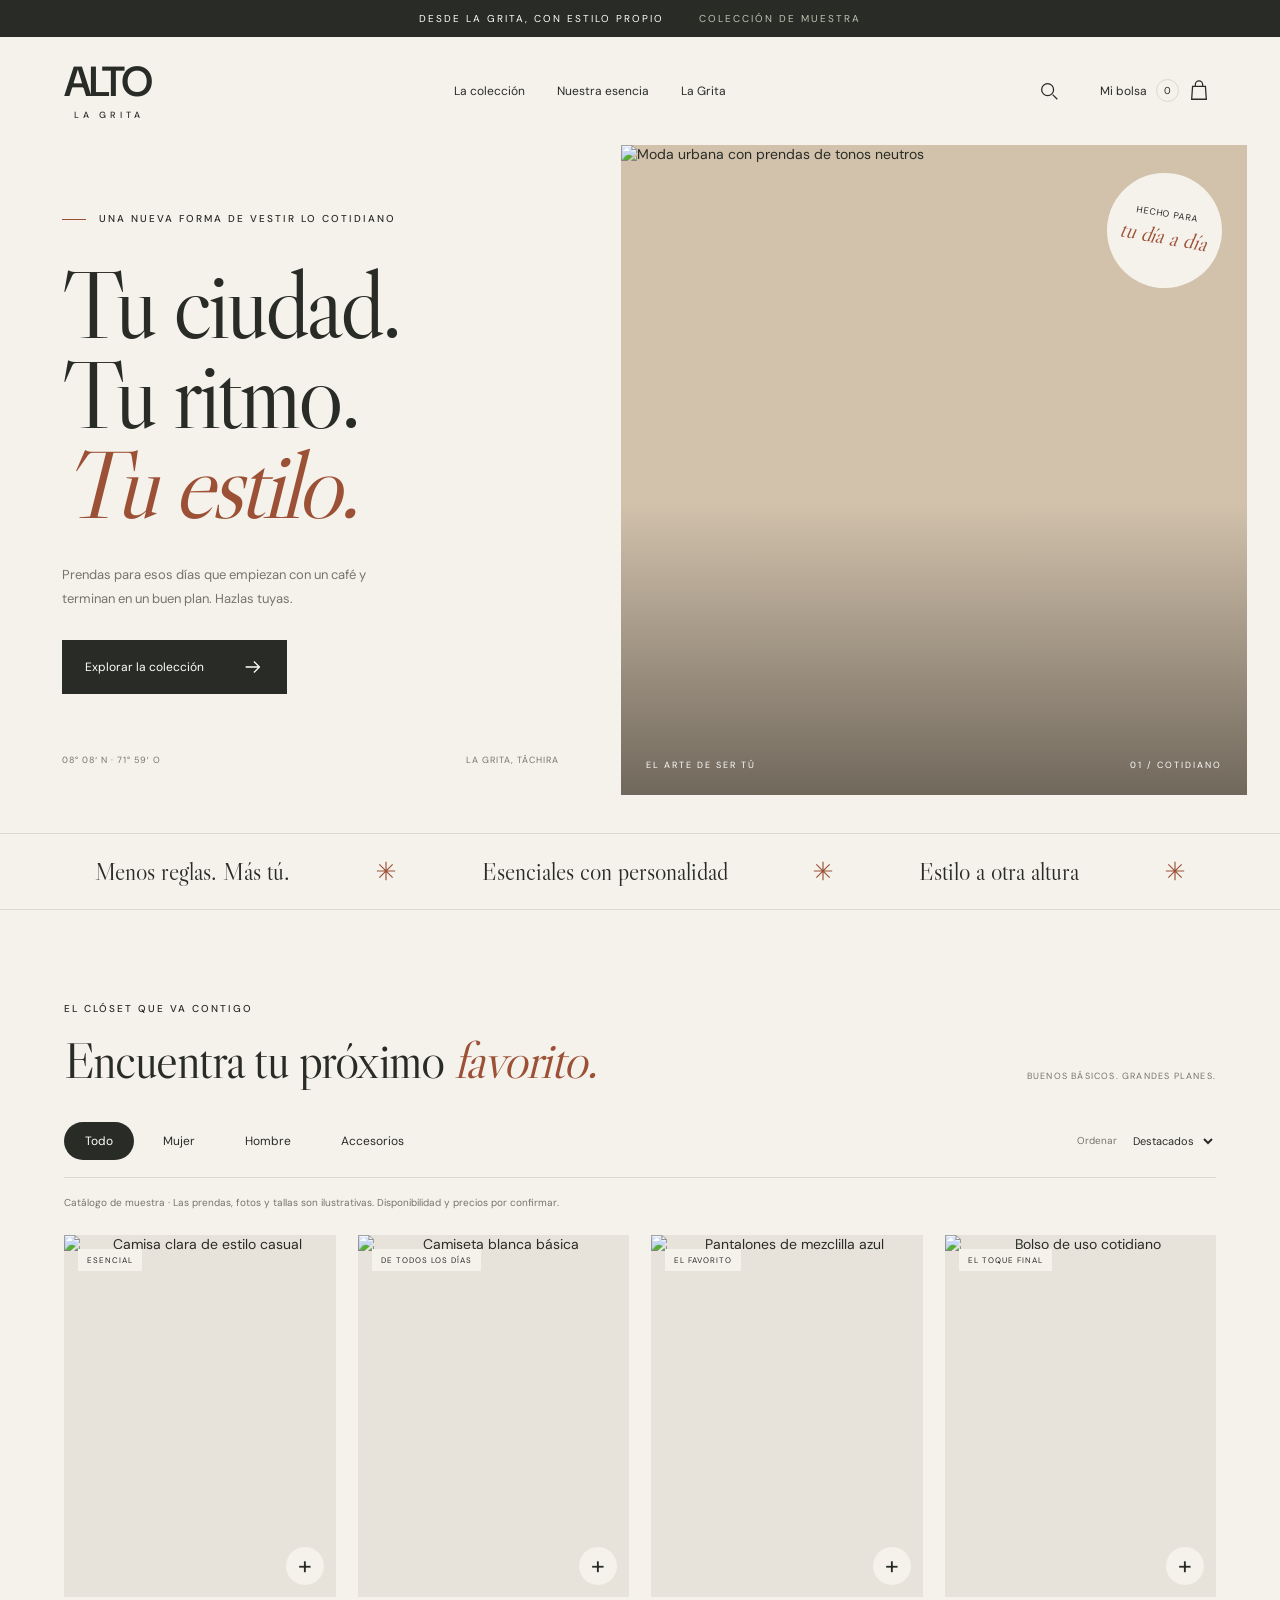
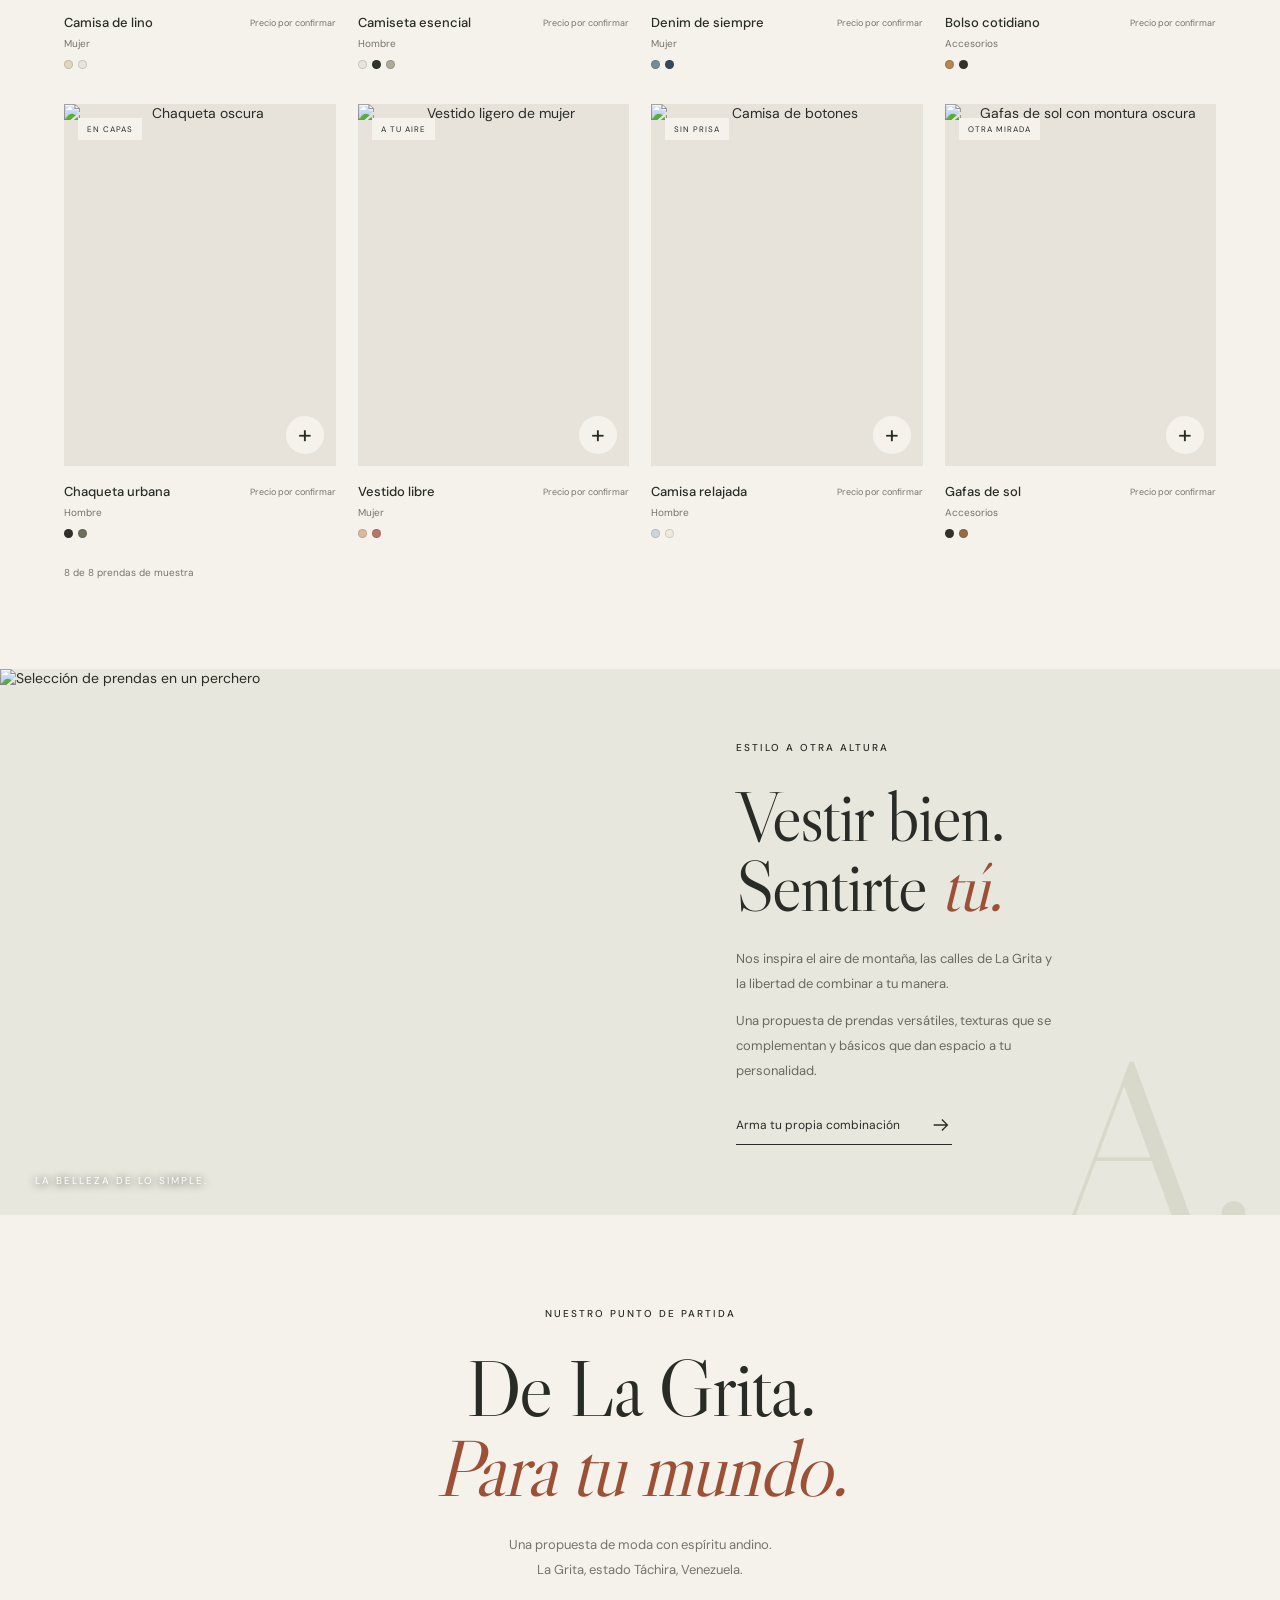
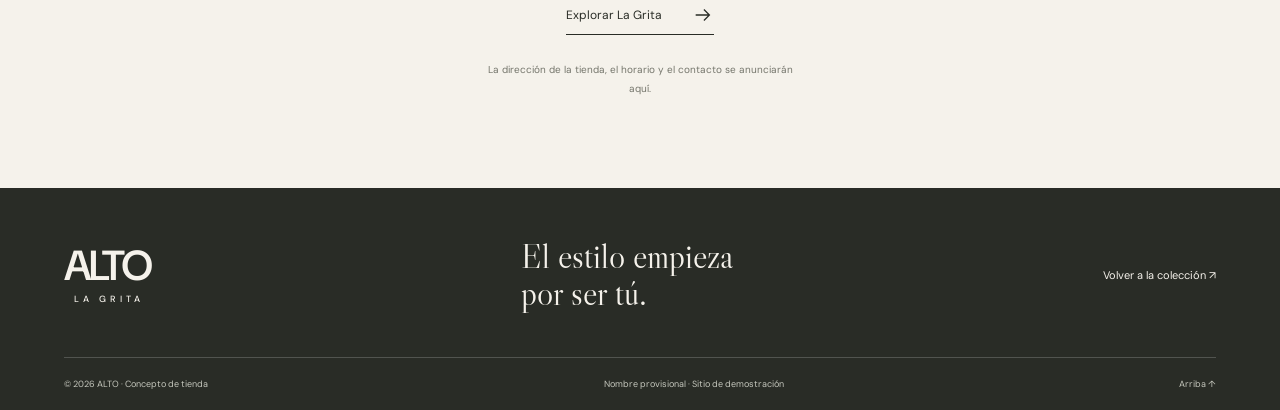
==== index.html @ e1de16c3 "Crear boutique ALTO con catálogo, filtros y bolsa de selección" ====
<!doctype html>
<html lang="es">
<head>
  <meta charset="utf-8">
  <meta name="viewport" content="width=device-width, initial-scale=1">
  <meta name="theme-color" content="#f5f2eb">
  <meta name="description" content="ALTO: una propuesta de moda en La Grita, Táchira. Explora prendas y crea tu selección. Catálogo de demostración.">
  <title>ALTO — Viste a tu manera · La Grita</title>
  <link rel="icon" href="favicon.svg" type="image/svg+xml">
  <link rel="preconnect" href="https://images.unsplash.com">
  <link rel="stylesheet" href="styles.css">
  <script src="app.js" defer></script>
</head>
<body>
  <a class="skip" href="#catalogo">Ir al catálogo</a>
  <div class="announcement">DESDE LA GRITA, CON ESTILO PROPIO <span>COLECCIÓN DE MUESTRA</span></div>
  <header class="header">
    <a class="logo" href="#inicio" aria-label="ALTO, inicio">ALTO<span>LA GRITA</span></a>
    <nav aria-label="Navegación principal"><a href="#catalogo">La colección</a><a href="#esencia">Nuestra esencia</a><a href="#encuentranos">La Grita</a></nav>
    <div class="header-actions"><button class="icon-button" id="search-open" aria-label="Buscar prendas"><svg><use href="#i-search"/></svg></button><button class="bag-button" id="bag-open" aria-label="Abrir mi bolsa">Mi bolsa <span id="bag-count">0</span><svg><use href="#i-bag"/></svg></button></div>
  </header>
  <main id="inicio">
    <section class="hero" aria-labelledby="hero-title">
      <div class="hero-copy"><p class="eyebrow"><span class="line"></span> UNA NUEVA FORMA DE VESTIR LO COTIDIANO</p><h1 id="hero-title">Tu ciudad.<br>Tu ritmo.<br><em>Tu estilo.</em></h1><p class="hero-description">Prendas para esos días que empiezan con un café y terminan en un buen plan. Hazlas tuyas.</p><a href="#catalogo" class="button dark">Explorar la colección <svg><use href="#i-arrow"/></svg></a><div class="hero-foot"><span>08° 08′ N · 71° 59′ O</span><span>LA GRITA, TÁCHIRA</span></div></div>
      <div class="hero-image"><img src="https://images.unsplash.com/photo-1483985988355-763728e1935b?auto=format&fit=crop&w=1600&q=85" alt="Moda urbana con prendas de tonos neutros" fetchpriority="high"><div class="image-label"><span>EL ARTE DE SER TÚ</span><span>01 / COTIDIANO</span></div><span class="hero-stamp">HECHO PARA<br><em>tu día a día</em></span></div>
    </section>
    <div class="values-strip"><span>Menos reglas. Más tú.</span><svg><use href="#i-star"/></svg><span>Esenciales con personalidad</span><svg><use href="#i-star"/></svg><span>Estilo a otra altura</span><svg><use href="#i-star"/></svg></div>
    <section class="collection section" id="catalogo" aria-labelledby="collection-title">
      <div class="section-heading"><div><p class="eyebrow">EL CLÓSET QUE VA CONTIGO</p><h2 id="collection-title">Encuentra tu próximo <em>favorito.</em></h2></div><span class="small-label">BUENOS BÁSICOS. GRANDES PLANES.</span></div>
      <div class="catalog-toolbar"><div class="filters" aria-label="Filtrar colección"><button class="active" data-category="Todo" aria-pressed="true">Todo</button><button data-category="Mujer" aria-pressed="false">Mujer</button><button data-category="Hombre" aria-pressed="false">Hombre</button><button data-category="Accesorios" aria-pressed="false">Accesorios</button></div><label class="sort">Ordenar <select id="sort"><option value="featured">Destacados</option><option value="az">Nombre: A–Z</option><option value="za">Nombre: Z–A</option></select></label></div>
      <form class="search-form" id="search-form" role="search" hidden><label for="search">Busca tu próxima prenda</label><div><input type="search" id="search" placeholder="Camisa, denim, bolso…" autocomplete="off"><button type="button" id="search-clear">Limpiar</button></div></form>
      <p class="demo-note">Catálogo de muestra · Las prendas, fotos y tallas son ilustrativas. Disponibilidad y precios por confirmar.</p>
      <div class="product-grid" id="products"></div><p id="empty-results" hidden>No encontramos prendas con esa búsqueda. Prueba con otra palabra.</p>
      <p class="results" id="results" aria-live="polite"></p>
    </section>
    <section class="editorial" id="esencia"><div class="editorial-image"><img src="https://images.unsplash.com/photo-1445205170230-053b83016050?auto=format&fit=crop&w=1200&q=85" alt="Selección de prendas en un perchero" loading="lazy"><span>LA BELLEZA DE LO SIMPLE.</span></div><div class="editorial-copy"><p class="eyebrow">ESTILO A OTRA ALTURA</p><h2>Vestir bien.<br>Sentirte <em>tú.</em></h2><p>Nos inspira el aire de montaña, las calles de La Grita y la libertad de combinar a tu manera.</p><p>Una propuesta de prendas versátiles, texturas que se complementan y básicos que dan espacio a tu personalidad.</p><a href="#catalogo" class="text-link">Arma tu propia combinación <svg><use href="#i-arrow"/></svg></a><span class="editorial-mark">A.</span></div></section>
    <section class="location section" id="encuentranos"><p class="eyebrow">NUESTRO PUNTO DE PARTIDA</p><h2>De La Grita.<br><em>Para tu mundo.</em></h2><p>Una propuesta de moda con espíritu andino.<br>La Grita, estado Táchira, Venezuela.</p><a href="https://www.google.com/maps/search/?api=1&query=La+Grita+Tachira+Venezuela" target="_blank" rel="noopener noreferrer" class="text-link">Explorar La Grita <svg><use href="#i-arrow"/></svg></a><p class="location-note">La dirección de la tienda, el horario y el contacto se anunciarán aquí.</p></section>
  </main>
  <footer><div class="footer-top"><a href="#inicio" class="logo">ALTO<span>LA GRITA</span></a><p>El estilo empieza<br>por ser tú.</p><a href="#catalogo">Volver a la colección ↗</a></div><div class="footer-bottom"><span>© <span id="year"></span> ALTO · Concepto de tienda</span><span>Nombre provisional · Sitio de demostración</span><a href="#inicio">Arriba ↑</a></div></footer>
  <dialog id="product-dialog" class="product-dialog"><button class="close icon-button" data-close="product-dialog" aria-label="Cerrar detalle">✕</button><div id="product-detail"></div></dialog>
  <dialog id="bag-dialog" class="bag-dialog"><div class="bag-head"><h2>Tu <em>selección.</em></h2><button class="icon-button" data-close="bag-dialog" aria-label="Cerrar bolsa">✕</button></div><p class="demo-note">Guarda tus favoritos en este dispositivo. Esta selección no reserva prendas ni genera una compra.</p><div id="bag-items"></div><button id="download-selection" class="button dark">Descargar mi selección <svg><use href="#i-arrow"/></svg></button><p class="bag-note">Próximamente podrás consultar tu selección con la tienda cuando se configure su contacto.</p></dialog>
  <div class="toast" id="toast" role="status" aria-live="polite"></div>
  <svg class="svg-defs" xmlns="http://www.w3.org/2000/svg" aria-hidden="true"><symbol id="i-arrow" viewBox="0 0 24 24"><path d="M4 12h15m-6-6 6 6-6 6"/></symbol><symbol id="i-search" viewBox="0 0 24 24"><circle cx="10.5" cy="10.5" r="6.5"/><path d="m16 16 5 5"/></symbol><symbol id="i-bag" viewBox="0 0 24 24"><path d="M5 7h14l1 14H4L5 7Zm3 0V5a4 4 0 0 1 8 0v2"/></symbol><symbol id="i-star" viewBox="0 0 24 24"><path d="M12 1v22M1 12h22M4 4l16 16M4 20 20 4"/></symbol></svg>
</body>
</html>
---- styles.css ----
@import url('https://fonts.googleapis.com/css2?family=DM+Sans:wght@400;500;600;700&family=Libre+Caslon+Display&display=swap');
:root{--paper:#f5f2eb;--ink:#292c26;--muted:#74756b;--line:#d9d9cd;--rust:#9c5036;--serif:'Libre Caslon Display',Georgia,serif;--sans:'DM Sans',Arial,sans-serif}*{box-sizing:border-box}html{scroll-behavior:smooth;scroll-padding-top:24px}body{margin:0;background:var(--paper);color:var(--ink);font-family:var(--sans);font-size:14px}button,input,select{font:inherit}button,a,input,select{-webkit-tap-highlight-color:transparent}button,a,select{touch-action:manipulation}button{cursor:pointer;color:inherit}a{color:inherit;text-decoration:none}img{display:block;width:100%;height:100%;object-fit:cover}svg{width:22px;height:22px;fill:none;stroke:currentColor;stroke-width:1.4}button:focus-visible,a:focus-visible,select:focus-visible,input:focus-visible{outline:2px solid var(--rust);outline-offset:5px}.skip{position:fixed;top:-80px;left:20px;background:var(--ink);color:white;padding:16px;z-index:20}.skip:focus{top:10px}.announcement{background:var(--ink);color:#fff;text-align:center;font-size:10px;letter-spacing:2px;padding:12px 24px}.announcement span{margin-left:30px;color:#bfc2b2}.header{max-width:1600px;margin:auto;display:flex;align-items:center;justify-content:space-between;padding:26px 5%;gap:30px}.logo{font-size:42px;font-weight:600;letter-spacing:-3px;line-height:.9}.logo span{font-size:9px;letter-spacing:4px;display:block;text-align:center;margin:10px 0 0 4px;font-weight:500}.header nav{display:flex;gap:32px;font-size:12px}.header nav a:hover,.text-link:hover{color:var(--rust)}.header-actions{display:flex;align-items:center;gap:25px}.icon-button{border:0;background:none;padding:9px;display:inline-flex;align-items:center;justify-content:center}.bag-button{display:flex;align-items:center;gap:9px;background:none;border:0;font-size:12px}.bag-button span{border:1px solid var(--line);border-radius:50%;min-width:23px;height:23px;display:grid;place-items:center;font-size:10px}.hero{max-width:1600px;margin:auto;display:grid;grid-template-columns:1fr 1.06fr;min-height:650px}.hero-copy{padding:65px 10% 25px}.eyebrow{font-size:10px;letter-spacing:2px;line-height:1.8;font-weight:500}.line{display:inline-block;width:24px;height:1px;background:var(--rust);vertical-align:middle;margin-right:8px}h1,h2,h3,p{margin-top:0}h1,h2{font-family:var(--serif);font-weight:400}h1{font-size:clamp(75px,7.5vw,122px);letter-spacing:-4px;line-height:.94;margin:32px 0}em{font-family:var(--serif);font-weight:400;color:var(--rust)}.hero-description{max-width:325px;font-size:13px;color:var(--muted);line-height:1.9;margin-bottom:28px}.button{min-height:51px;display:inline-flex;align-items:center;justify-content:space-between;gap:38px;padding:15px 22px;border:1px solid transparent;font-size:12px}.dark{background:var(--ink);color:#fff}.dark:hover{background:#484e40}.button:disabled{cursor:default;opacity:.45}.hero-foot{display:flex;justify-content:space-between;gap:15px;font-size:9px;letter-spacing:1px;margin-top:60px;color:var(--muted)}.hero-image{position:relative;margin-right:5%;overflow:hidden;background:#d2c2ac}.hero-image img{position:absolute;inset:0;object-position:45% center}.hero-image:after{content:'';position:absolute;inset:55% 0 0;background:linear-gradient(transparent,#0007);pointer-events:none}.image-label{position:absolute;bottom:24px;left:25px;right:25px;display:flex;justify-content:space-between;color:#fff;font-size:9px;letter-spacing:2px;z-index:1}.hero-stamp{position:absolute;top:28px;right:25px;background:var(--paper);width:115px;height:115px;border-radius:50%;display:flex;flex-direction:column;align-items:center;justify-content:center;font-size:9px;letter-spacing:1px;transform:rotate(10deg)}.hero-stamp em{font-size:22px;letter-spacing:0;line-height:1.5}.values-strip{margin-top:38px;padding:23px 5%;display:flex;justify-content:space-around;align-items:center;gap:24px;border-top:1px solid var(--line);border-bottom:1px solid var(--line);font-family:var(--serif);font-size:24px}.values-strip svg{color:var(--rust);width:20px;flex-shrink:0}.section{max-width:1600px;padding:90px 5%;margin:auto}.section-heading{display:flex;justify-content:space-between;align-items:flex-end;gap:25px}.section-heading h2{font-size:clamp(36px,4vw,57px);letter-spacing:-1.5px;margin-bottom:30px}.small-label{font-size:9px;letter-spacing:1.2px;white-space:nowrap;margin-bottom:40px;color:var(--muted)}.catalog-toolbar{display:flex;justify-content:space-between;align-items:center;border-bottom:1px solid var(--line);padding-bottom:17px;gap:16px}.filters{display:flex;gap:8px}.filters button{background:none;border:1px solid transparent;border-radius:30px;padding:10px 20px;font-size:12px}.filters button.active{background:var(--ink);color:white}.filters button:hover:not(.active){border-color:var(--line)}.sort{font-size:10px;color:var(--muted);display:flex;align-items:center;gap:12px}.sort select{border:0;background:none;color:var(--ink);font-size:11px;max-width:125px;padding:10px 0}.demo-note{font-size:10px;color:var(--muted);line-height:1.7;margin:16px 0 24px}.product-grid{display:grid;grid-template-columns:repeat(4,1fr);gap:35px 22px}.product{min-width:0}.product-photo{position:relative;background:#e7e3db;aspect-ratio:3/4;overflow:hidden}.product-photo img{transition:transform .5s}.product:hover .product-photo img{transform:scale(1.04)}.product-tag{position:absolute;top:14px;left:14px;background:var(--paper);padding:6px 9px;font-size:8px;letter-spacing:1px}.product-add{position:absolute;right:12px;bottom:12px;width:38px;height:38px;display:grid;place-items:center;border:0;border-radius:50%;background:var(--paper);font-size:25px;font-weight:400}.product-photo-link{display:block;width:100%;height:100%;padding:0;border:0;background:none}.product-meta{display:flex;justify-content:space-between;gap:8px;align-items:start;margin-top:17px}.product h3{font-size:13px;font-weight:500;margin:0 0 6px}.product-category{font-size:10px;color:var(--muted);margin-bottom:10px}.swatches{display:flex;gap:5px}.swatch{width:9px;height:9px;border-radius:50%;border:1px solid #0002}.price-label{font-size:9px;color:var(--muted);white-space:nowrap;padding-top:3px}.results{font-size:10px;color:var(--muted);margin:28px 0 0}.search-form{padding:20px;background:#eae7de;margin-top:15px}.search-form label{display:block;font-size:11px;margin-bottom:10px}.search-form div{display:flex;gap:12px}.search-form input{width:100%;border:0;border-bottom:1px solid var(--muted);background:none;padding:10px 0;min-width:0}.search-form button{background:none;border:0;font-size:11px}.editorial{display:grid;grid-template-columns:1fr 1fr;background:#e8e7dd;max-width:1600px;margin:auto}.editorial-image{min-height:540px;position:relative;overflow:hidden}.editorial-image img{position:absolute;inset:0}.editorial-image span{position:absolute;bottom:28px;left:35px;color:white;font-size:10px;letter-spacing:2px;text-shadow:0 1px 8px #000}.editorial-copy{padding:70px 15%;position:relative;overflow:hidden}.editorial-copy h2{font-size:70px;line-height:1;letter-spacing:-2px;margin:25px 0}.editorial-copy p:not(.eyebrow){max-width:320px;color:#686b5e;font-size:13px;line-height:1.9}.text-link{display:inline-flex;align-items:center;gap:30px;border-bottom:1px solid currentColor;padding:8px 0;font-size:12px}.editorial-mark{position:absolute;bottom:-70px;right:20px;font:230px var(--serif);color:#d8d8cb;pointer-events:none}.editorial-copy .text-link{position:relative;z-index:1;margin-top:10px}.location{text-align:center;padding-top:90px;padding-bottom:90px}.location h2{font-size:80px;letter-spacing:-2px;line-height:1;margin:25px 0}.location>p:not(.eyebrow){font-size:13px;line-height:1.9;color:var(--muted)}.location .location-note{font-size:10px!important;margin:25px auto 0;max-width:310px}footer{background:var(--ink);color:var(--paper);padding:50px 5% 20px}.footer-top{display:flex;justify-content:space-between;align-items:center;padding-bottom:45px;gap:30px}.footer-top p{font-family:var(--serif);font-size:34px;line-height:1.1;margin:0}.footer-top>a:last-child{font-size:11px}.footer-bottom{border-top:1px solid #ffffff30;padding-top:20px;display:flex;justify-content:space-between;gap:20px;font-size:9px;color:#c5c7bd}dialog{border:0;background:var(--paper);color:var(--ink);padding:30px;max-width:calc(100vw - 28px);max-height:90dvh}dialog::backdrop{background:#171b176e;backdrop-filter:blur(4px)}.product-dialog{width:800px}.close{position:absolute;right:10px;top:10px;z-index:2;background:var(--paper);border-radius:50%}.detail-layout{display:grid;grid-template-columns:1fr 1fr;gap:30px}.detail-layout img{aspect-ratio:3/4;max-height:520px}.detail-copy{padding-top:22px}.detail-copy h2{font-size:40px;line-height:1.05;margin:20px 0}.detail-copy p{font-size:12px;line-height:1.8;color:var(--muted)}.detail-copy label{display:block;font-size:12px;margin:25px 0 8px}.detail-copy select{display:block;width:100%;padding:12px;background:none;border:1px solid var(--line);margin-bottom:20px}.detail-copy .button{width:100%;gap:10px}.bag-dialog{width:480px;margin-left:auto;margin-right:0;min-height:100dvh;max-height:100dvh;top:0}.bag-head{display:flex;justify-content:space-between;align-items:center}.bag-head h2{font-size:42px;margin:10px 0}.bag-item{display:grid;grid-template-columns:65px 1fr auto;gap:15px;padding:20px 0;border-bottom:1px solid var(--line);align-items:center}.bag-item img{height:85px}.bag-item h3{font-size:12px;margin-bottom:6px}.bag-item p,.bag-note{font-size:11px;color:var(--muted);line-height:1.8}.bag-item button{background:none;border:0;font-size:11px;text-decoration:underline}.bag-dialog>.button{margin-top:25px;width:100%}.bag-note{margin-top:16px}.toast{position:fixed;bottom:25px;left:50%;transform:translate(-50%,20px);background:var(--ink);color:white;padding:16px 24px;font-size:12px;opacity:0;transition:.2s;z-index:99;pointer-events:none;text-align:center;max-width:90vw}.toast.show{opacity:1;transform:translate(-50%,0)}.svg-defs{position:absolute;width:0;height:0;overflow:hidden}[hidden]{display:none!important}body:has(dialog[open]){overflow:hidden}
@media(min-width:1600px){.hero-copy{padding-left:80px}}@media(max-width:1000px){.small-label{display:none}.hero-copy{padding:50px 9% 25px}.hero{min-height:600px}h1{font-size:88px}.hero-foot{margin-top:40px}.editorial-copy{padding:50px 10%}.editorial-copy h2{font-size:60px}.product-grid{gap:28px 15px}.filters button{padding:9px 15px}.price-label{display:none}.values-strip{font-size:20px}}@media(max-width:700px){.announcement{font-size:8px;letter-spacing:1.5px}.announcement span{display:none}.header{padding:24px 6%;gap:12px}.header nav{display:none}.logo{font-size:36px}.header-actions{gap:10px}.bag-button{font-size:11px}.hero{grid-template-columns:1fr}.hero-copy{padding:26px 6% 30px}.hero-copy .eyebrow{font-size:8px}h1{font-size:80px;letter-spacing:-3px;line-height:.96;margin:22px 0}.hero-description{max-width:300px}.hero-foot{margin-top:30px}.hero-image{height:420px;margin:0 6%}.hero-image img{object-position:center 40%}.hero-stamp{width:95px;height:95px;right:15px;top:15px}.hero-stamp em{font-size:19px}.values-strip{margin-top:28px;padding:18px 6%;font-size:19px;gap:15px}.values-strip span:nth-of-type(3),.values-strip svg:last-child{display:none}.values-strip svg{width:15px}.section{padding:55px 6%}.section-heading h2{font-size:43px;line-height:1.05;margin:16px 0 25px}.catalog-toolbar{align-items:flex-start;flex-direction:column;gap:10px}.filters{width:100%;justify-content:space-between;gap:0}.filters button{font-size:11px;padding:10px 15px}.sort{align-self:flex-end}.product-grid{grid-template-columns:repeat(2,minmax(0,1fr));gap:28px 14px}.product h3{font-size:12px}.product-tag{font-size:7px;padding:5px 7px;top:9px;left:9px}.product-meta{margin-top:12px}.product-add{width:33px;height:33px;bottom:9px;right:9px}.editorial{grid-template-columns:1fr}.editorial-image{min-height:360px}.editorial-copy{padding:45px 8% 60px}.editorial-copy h2{font-size:64px}.editorial-mark{font-size:200px;bottom:-65px}.location h2{font-size:64px}.footer-top{flex-wrap:wrap;align-items:start;gap:35px}.footer-top p{font-size:30px}.footer-top>a:last-child{flex-basis:100%}.footer-bottom{flex-wrap:wrap;font-size:8px;line-height:1.7}.detail-layout{grid-template-columns:1fr;gap:0}.detail-layout>img{height:260px;aspect-ratio:auto;object-position:50% 30%}.detail-copy{padding-top:0}.detail-copy h2{font-size:35px;margin:10px 0}.detail-copy label{margin-top:16px}dialog{padding:22px}.image-label{left:15px;right:15px;font-size:8px;letter-spacing:1px}.bag-item{gap:10px;grid-template-columns:55px 1fr auto}}
@media(prefers-reduced-motion:reduce){html{scroll-behavior:auto}*,*:before,*:after{transition:none!important;animation:none!important}}
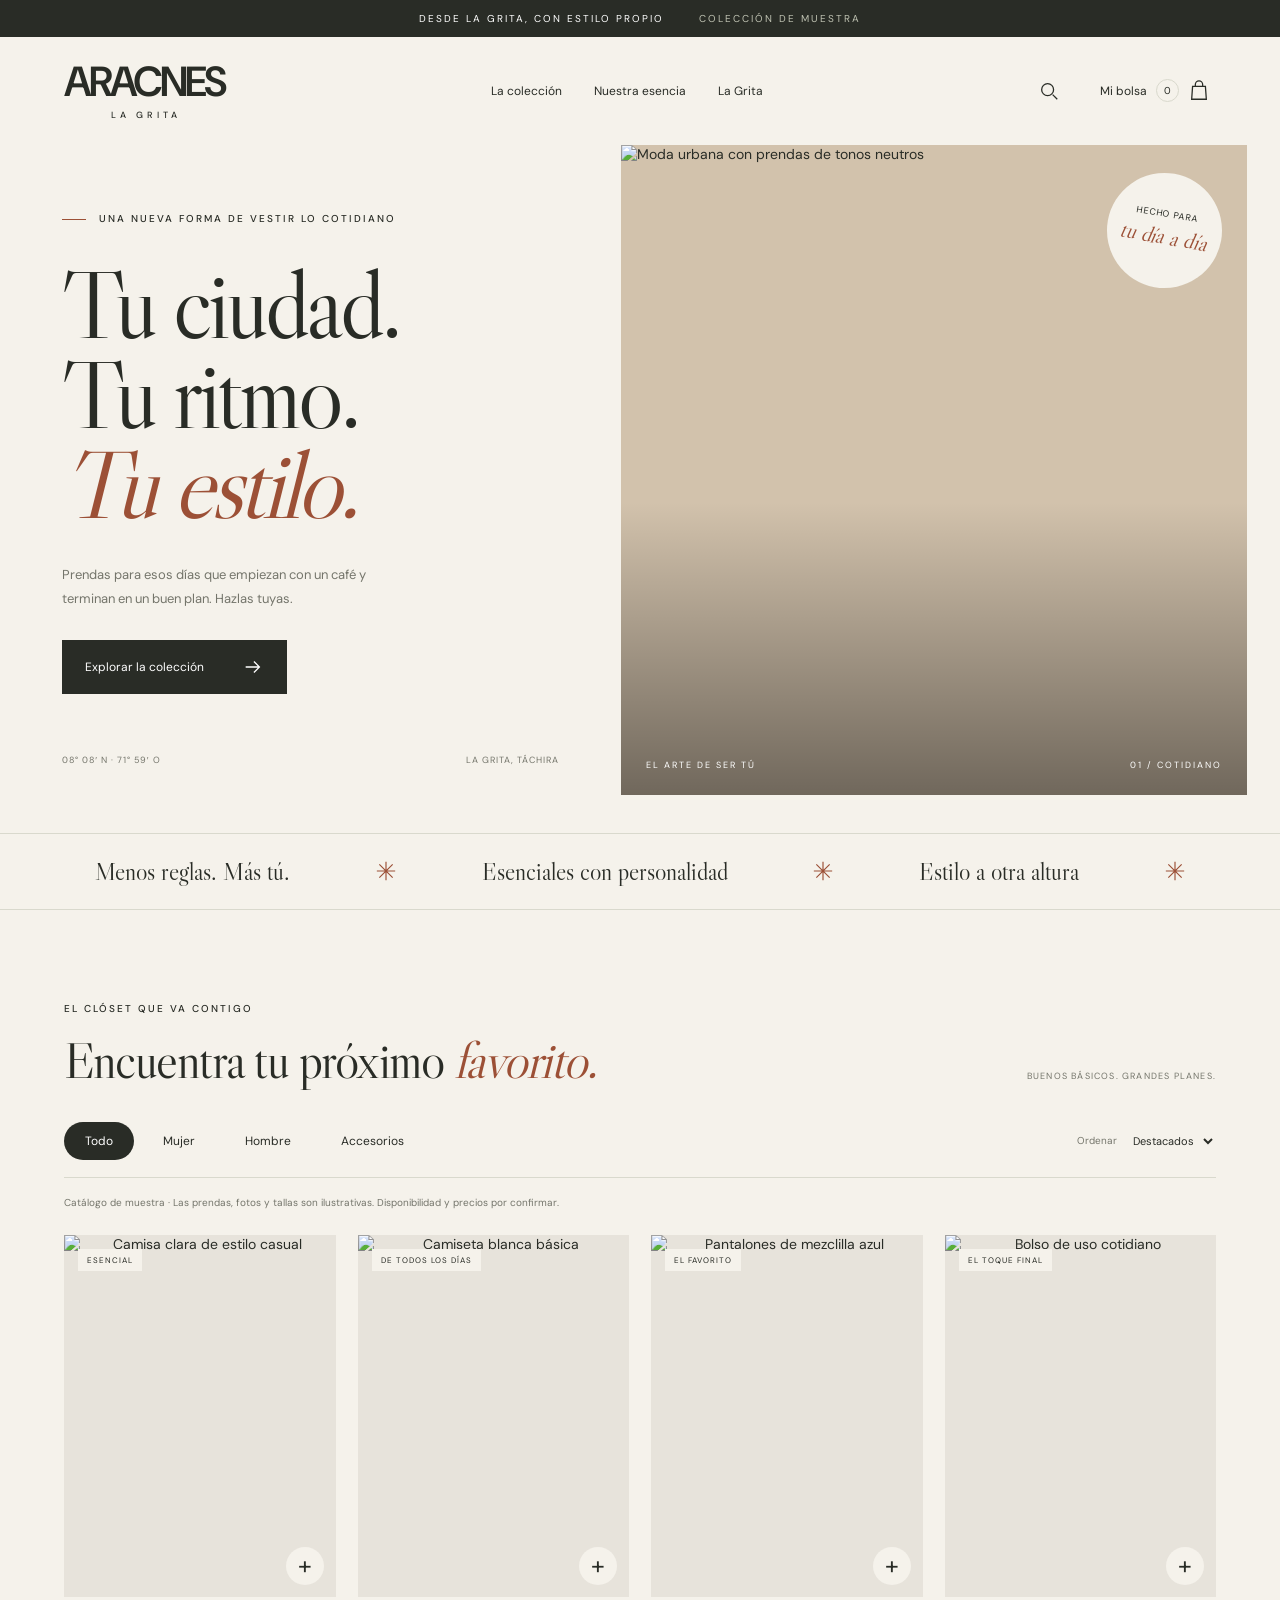
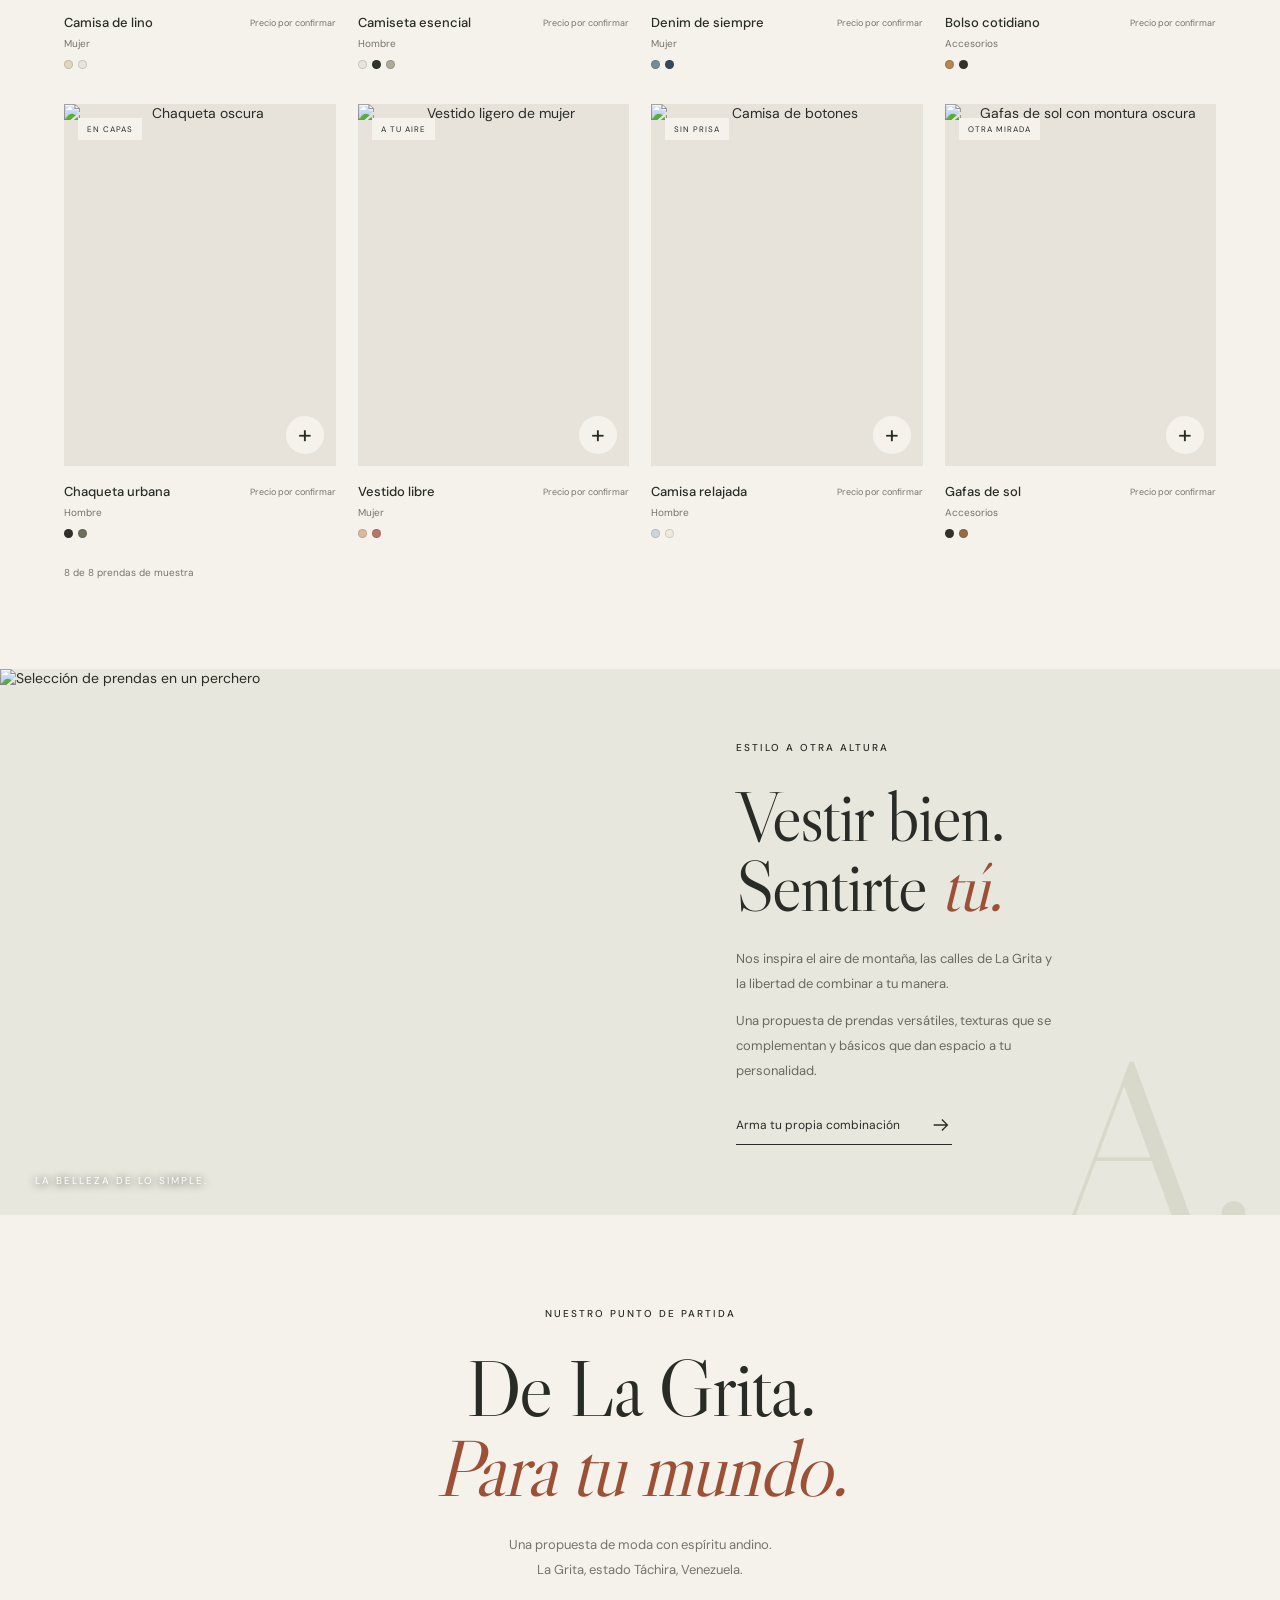
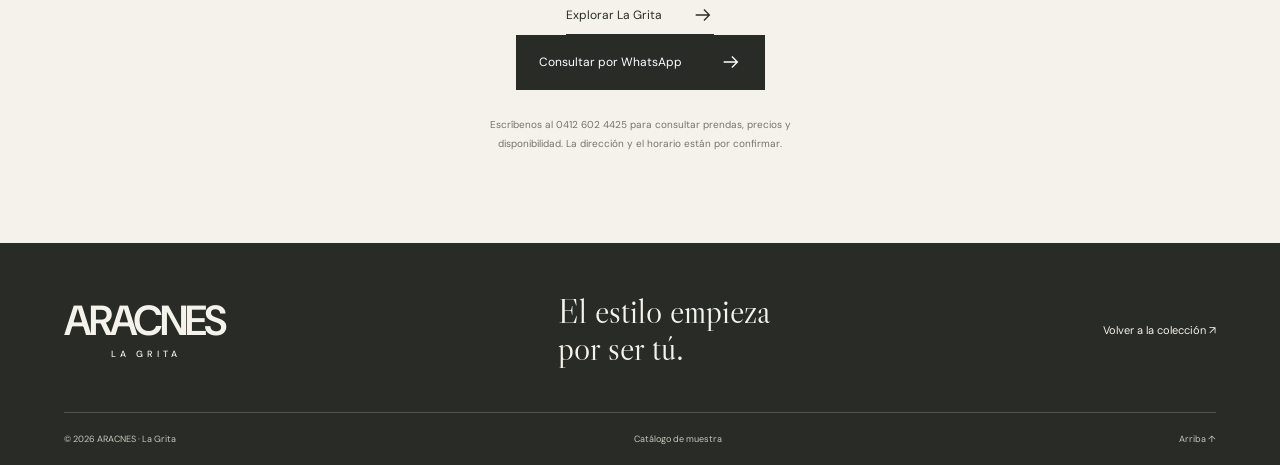
==== commit 6f4babbe: "Personalizar ARACNES y habilitar consultas de selección por WhatsApp" ====
--- a/index.html
+++ b/index.html
@@ -4,8 +4,8 @@
   <meta charset="utf-8">
   <meta name="viewport" content="width=device-width, initial-scale=1">
   <meta name="theme-color" content="#f5f2eb">
-  <meta name="description" content="ALTO: una propuesta de moda en La Grita, Táchira. Explora prendas y crea tu selección. Catálogo de demostración.">
-  <title>ALTO — Viste a tu manera · La Grita</title>
+  <meta name="description" content="ARACNES: una propuesta de moda en La Grita, Táchira. Explora prendas y crea tu selección. Catálogo de demostración.">
+  <title>ARACNES — Viste a tu manera · La Grita</title>
   <link rel="icon" href="favicon.svg" type="image/svg+xml">
   <link rel="preconnect" href="https://images.unsplash.com">
   <link rel="stylesheet" href="styles.css">
@@ -15,7 +15,7 @@
   <a class="skip" href="#catalogo">Ir al catálogo</a>
   <div class="announcement">DESDE LA GRITA, CON ESTILO PROPIO <span>COLECCIÓN DE MUESTRA</span></div>
   <header class="header">
-    <a class="logo" href="#inicio" aria-label="ALTO, inicio">ALTO<span>LA GRITA</span></a>
+    <a class="logo" href="#inicio" aria-label="ARACNES, inicio">ARACNES<span>LA GRITA</span></a>
     <nav aria-label="Navegación principal"><a href="#catalogo">La colección</a><a href="#esencia">Nuestra esencia</a><a href="#encuentranos">La Grita</a></nav>
     <div class="header-actions"><button class="icon-button" id="search-open" aria-label="Buscar prendas"><svg><use href="#i-search"/></svg></button><button class="bag-button" id="bag-open" aria-label="Abrir mi bolsa">Mi bolsa <span id="bag-count">0</span><svg><use href="#i-bag"/></svg></button></div>
   </header>
@@ -34,11 +34,11 @@
       <p class="results" id="results" aria-live="polite"></p>
     </section>
     <section class="editorial" id="esencia"><div class="editorial-image"><img src="https://images.unsplash.com/photo-1445205170230-053b83016050?auto=format&fit=crop&w=1200&q=85" alt="Selección de prendas en un perchero" loading="lazy"><span>LA BELLEZA DE LO SIMPLE.</span></div><div class="editorial-copy"><p class="eyebrow">ESTILO A OTRA ALTURA</p><h2>Vestir bien.<br>Sentirte <em>tú.</em></h2><p>Nos inspira el aire de montaña, las calles de La Grita y la libertad de combinar a tu manera.</p><p>Una propuesta de prendas versátiles, texturas que se complementan y básicos que dan espacio a tu personalidad.</p><a href="#catalogo" class="text-link">Arma tu propia combinación <svg><use href="#i-arrow"/></svg></a><span class="editorial-mark">A.</span></div></section>
-    <section class="location section" id="encuentranos"><p class="eyebrow">NUESTRO PUNTO DE PARTIDA</p><h2>De La Grita.<br><em>Para tu mundo.</em></h2><p>Una propuesta de moda con espíritu andino.<br>La Grita, estado Táchira, Venezuela.</p><a href="https://www.google.com/maps/search/?api=1&query=La+Grita+Tachira+Venezuela" target="_blank" rel="noopener noreferrer" class="text-link">Explorar La Grita <svg><use href="#i-arrow"/></svg></a><p class="location-note">La dirección de la tienda, el horario y el contacto se anunciarán aquí.</p></section>
+    <section class="location section" id="encuentranos"><p class="eyebrow">NUESTRO PUNTO DE PARTIDA</p><h2>De La Grita.<br><em>Para tu mundo.</em></h2><p>Una propuesta de moda con espíritu andino.<br>La Grita, estado Táchira, Venezuela.</p><a href="https://www.google.com/maps/search/?api=1&query=La+Grita+Tachira+Venezuela" target="_blank" rel="noopener noreferrer" class="text-link">Explorar La Grita <svg><use href="#i-arrow"/></svg></a><p><a class="button dark" href="https://wa.me/584126024425" target="_blank" rel="noopener noreferrer">Consultar por WhatsApp <svg><use href="#i-arrow"/></svg></a></p><p class="location-note">Escríbenos al 0412 602 4425 para consultar prendas, precios y disponibilidad. La dirección y el horario están por confirmar.</p></section>
   </main>
-  <footer><div class="footer-top"><a href="#inicio" class="logo">ALTO<span>LA GRITA</span></a><p>El estilo empieza<br>por ser tú.</p><a href="#catalogo">Volver a la colección ↗</a></div><div class="footer-bottom"><span>© <span id="year"></span> ALTO · Concepto de tienda</span><span>Nombre provisional · Sitio de demostración</span><a href="#inicio">Arriba ↑</a></div></footer>
+  <footer><div class="footer-top"><a href="#inicio" class="logo">ARACNES<span>LA GRITA</span></a><p>El estilo empieza<br>por ser tú.</p><a href="#catalogo">Volver a la colección ↗</a></div><div class="footer-bottom"><span>© <span id="year"></span> ARACNES · La Grita</span><span>Catálogo de muestra</span><a href="#inicio">Arriba ↑</a></div></footer>
   <dialog id="product-dialog" class="product-dialog"><button class="close icon-button" data-close="product-dialog" aria-label="Cerrar detalle">✕</button><div id="product-detail"></div></dialog>
-  <dialog id="bag-dialog" class="bag-dialog"><div class="bag-head"><h2>Tu <em>selección.</em></h2><button class="icon-button" data-close="bag-dialog" aria-label="Cerrar bolsa">✕</button></div><p class="demo-note">Guarda tus favoritos en este dispositivo. Esta selección no reserva prendas ni genera una compra.</p><div id="bag-items"></div><button id="download-selection" class="button dark">Descargar mi selección <svg><use href="#i-arrow"/></svg></button><p class="bag-note">Próximamente podrás consultar tu selección con la tienda cuando se configure su contacto.</p></dialog>
+  <dialog id="bag-dialog" class="bag-dialog"><div class="bag-head"><h2>Tu <em>selección.</em></h2><button class="icon-button" data-close="bag-dialog" aria-label="Cerrar bolsa">✕</button></div><p class="demo-note">Guarda tus favoritos en este dispositivo. Esta selección no reserva prendas ni genera una compra.</p><div id="bag-items"></div><a id="whatsapp-selection" class="button dark" href="https://wa.me/584126024425" target="_blank" rel="noopener noreferrer" hidden>Consultar mi selección por WhatsApp <svg><use href="#i-arrow"/></svg></a><button id="download-selection" class="button dark">Descargar mi selección <svg><use href="#i-arrow"/></svg></button><p class="bag-note">El botón abre WhatsApp con tus prendas y tallas. Revisa el mensaje y envíalo para consultar precios y disponibilidad al 0412 602 4425. No se realiza ningún pago ni reserva desde la web.</p></dialog>
   <div class="toast" id="toast" role="status" aria-live="polite"></div>
   <svg class="svg-defs" xmlns="http://www.w3.org/2000/svg" aria-hidden="true"><symbol id="i-arrow" viewBox="0 0 24 24"><path d="M4 12h15m-6-6 6 6-6 6"/></symbol><symbol id="i-search" viewBox="0 0 24 24"><circle cx="10.5" cy="10.5" r="6.5"/><path d="m16 16 5 5"/></symbol><symbol id="i-bag" viewBox="0 0 24 24"><path d="M5 7h14l1 14H4L5 7Zm3 0V5a4 4 0 0 1 8 0v2"/></symbol><symbol id="i-star" viewBox="0 0 24 24"><path d="M12 1v22M1 12h22M4 4l16 16M4 20 20 4"/></symbol></svg>
 </body>
--- a/styles.css
+++ b/styles.css
@@ -2,3 +2,8 @@
 :root{--paper:#f5f2eb;--ink:#292c26;--muted:#74756b;--line:#d9d9cd;--rust:#9c5036;--serif:'Libre Caslon Display',Georgia,serif;--sans:'DM Sans',Arial,sans-serif}*{box-sizing:border-box}html{scroll-behavior:smooth;scroll-padding-top:24px}body{margin:0;background:var(--paper);color:var(--ink);font-family:var(--sans);font-size:14px}button,input,select{font:inherit}button,a,input,select{-webkit-tap-highlight-color:transparent}button,a,select{touch-action:manipulation}button{cursor:pointer;color:inherit}a{color:inherit;text-decoration:none}img{display:block;width:100%;height:100%;object-fit:cover}svg{width:22px;height:22px;fill:none;stroke:currentColor;stroke-width:1.4}button:focus-visible,a:focus-visible,select:focus-visible,input:focus-visible{outline:2px solid var(--rust);outline-offset:5px}.skip{position:fixed;top:-80px;left:20px;background:var(--ink);color:white;padding:16px;z-index:20}.skip:focus{top:10px}.announcement{background:var(--ink);color:#fff;text-align:center;font-size:10px;letter-spacing:2px;padding:12px 24px}.announcement span{margin-left:30px;color:#bfc2b2}.header{max-width:1600px;margin:auto;display:flex;align-items:center;justify-content:space-between;padding:26px 5%;gap:30px}.logo{font-size:42px;font-weight:600;letter-spacing:-3px;line-height:.9}.logo span{font-size:9px;letter-spacing:4px;display:block;text-align:center;margin:10px 0 0 4px;font-weight:500}.header nav{display:flex;gap:32px;font-size:12px}.header nav a:hover,.text-link:hover{color:var(--rust)}.header-actions{display:flex;align-items:center;gap:25px}.icon-button{border:0;background:none;padding:9px;display:inline-flex;align-items:center;justify-content:center}.bag-button{display:flex;align-items:center;gap:9px;background:none;border:0;font-size:12px}.bag-button span{border:1px solid var(--line);border-radius:50%;min-width:23px;height:23px;display:grid;place-items:center;font-size:10px}.hero{max-width:1600px;margin:auto;display:grid;grid-template-columns:1fr 1.06fr;min-height:650px}.hero-copy{padding:65px 10% 25px}.eyebrow{font-size:10px;letter-spacing:2px;line-height:1.8;font-weight:500}.line{display:inline-block;width:24px;height:1px;background:var(--rust);vertical-align:middle;margin-right:8px}h1,h2,h3,p{margin-top:0}h1,h2{font-family:var(--serif);font-weight:400}h1{font-size:clamp(75px,7.5vw,122px);letter-spacing:-4px;line-height:.94;margin:32px 0}em{font-family:var(--serif);font-weight:400;color:var(--rust)}.hero-description{max-width:325px;font-size:13px;color:var(--muted);line-height:1.9;margin-bottom:28px}.button{min-height:51px;display:inline-flex;align-items:center;justify-content:space-between;gap:38px;padding:15px 22px;border:1px solid transparent;font-size:12px}.dark{background:var(--ink);color:#fff}.dark:hover{background:#484e40}.button:disabled{cursor:default;opacity:.45}.hero-foot{display:flex;justify-content:space-between;gap:15px;font-size:9px;letter-spacing:1px;margin-top:60px;color:var(--muted)}.hero-image{position:relative;margin-right:5%;overflow:hidden;background:#d2c2ac}.hero-image img{position:absolute;inset:0;object-position:45% center}.hero-image:after{content:'';position:absolute;inset:55% 0 0;background:linear-gradient(transparent,#0007);pointer-events:none}.image-label{position:absolute;bottom:24px;left:25px;right:25px;display:flex;justify-content:space-between;color:#fff;font-size:9px;letter-spacing:2px;z-index:1}.hero-stamp{position:absolute;top:28px;right:25px;background:var(--paper);width:115px;height:115px;border-radius:50%;display:flex;flex-direction:column;align-items:center;justify-content:center;font-size:9px;letter-spacing:1px;transform:rotate(10deg)}.hero-stamp em{font-size:22px;letter-spacing:0;line-height:1.5}.values-strip{margin-top:38px;padding:23px 5%;display:flex;justify-content:space-around;align-items:center;gap:24px;border-top:1px solid var(--line);border-bottom:1px solid var(--line);font-family:var(--serif);font-size:24px}.values-strip svg{color:var(--rust);width:20px;flex-shrink:0}.section{max-width:1600px;padding:90px 5%;margin:auto}.section-heading{display:flex;justify-content:space-between;align-items:flex-end;gap:25px}.section-heading h2{font-size:clamp(36px,4vw,57px);letter-spacing:-1.5px;margin-bottom:30px}.small-label{font-size:9px;letter-spacing:1.2px;white-space:nowrap;margin-bottom:40px;color:var(--muted)}.catalog-toolbar{display:flex;justify-content:space-between;align-items:center;border-bottom:1px solid var(--line);padding-bottom:17px;gap:16px}.filters{display:flex;gap:8px}.filters button{background:none;border:1px solid transparent;border-radius:30px;padding:10px 20px;font-size:12px}.filters button.active{background:var(--ink);color:white}.filters button:hover:not(.active){border-color:var(--line)}.sort{font-size:10px;color:var(--muted);display:flex;align-items:center;gap:12px}.sort select{border:0;background:none;color:var(--ink);font-size:11px;max-width:125px;padding:10px 0}.demo-note{font-size:10px;color:var(--muted);line-height:1.7;margin:16px 0 24px}.product-grid{display:grid;grid-template-columns:repeat(4,1fr);gap:35px 22px}.product{min-width:0}.product-photo{position:relative;background:#e7e3db;aspect-ratio:3/4;overflow:hidden}.product-photo img{transition:transform .5s}.product:hover .product-photo img{transform:scale(1.04)}.product-tag{position:absolute;top:14px;left:14px;background:var(--paper);padding:6px 9px;font-size:8px;letter-spacing:1px}.product-add{position:absolute;right:12px;bottom:12px;width:38px;height:38px;display:grid;place-items:center;border:0;border-radius:50%;background:var(--paper);font-size:25px;font-weight:400}.product-photo-link{display:block;width:100%;height:100%;padding:0;border:0;background:none}.product-meta{display:flex;justify-content:space-between;gap:8px;align-items:start;margin-top:17px}.product h3{font-size:13px;font-weight:500;margin:0 0 6px}.product-category{font-size:10px;color:var(--muted);margin-bottom:10px}.swatches{display:flex;gap:5px}.swatch{width:9px;height:9px;border-radius:50%;border:1px solid #0002}.price-label{font-size:9px;color:var(--muted);white-space:nowrap;padding-top:3px}.results{font-size:10px;color:var(--muted);margin:28px 0 0}.search-form{padding:20px;background:#eae7de;margin-top:15px}.search-form label{display:block;font-size:11px;margin-bottom:10px}.search-form div{display:flex;gap:12px}.search-form input{width:100%;border:0;border-bottom:1px solid var(--muted);background:none;padding:10px 0;min-width:0}.search-form button{background:none;border:0;font-size:11px}.editorial{display:grid;grid-template-columns:1fr 1fr;background:#e8e7dd;max-width:1600px;margin:auto}.editorial-image{min-height:540px;position:relative;overflow:hidden}.editorial-image img{position:absolute;inset:0}.editorial-image span{position:absolute;bottom:28px;left:35px;color:white;font-size:10px;letter-spacing:2px;text-shadow:0 1px 8px #000}.editorial-copy{padding:70px 15%;position:relative;overflow:hidden}.editorial-copy h2{font-size:70px;line-height:1;letter-spacing:-2px;margin:25px 0}.editorial-copy p:not(.eyebrow){max-width:320px;color:#686b5e;font-size:13px;line-height:1.9}.text-link{display:inline-flex;align-items:center;gap:30px;border-bottom:1px solid currentColor;padding:8px 0;font-size:12px}.editorial-mark{position:absolute;bottom:-70px;right:20px;font:230px var(--serif);color:#d8d8cb;pointer-events:none}.editorial-copy .text-link{position:relative;z-index:1;margin-top:10px}.location{text-align:center;padding-top:90px;padding-bottom:90px}.location h2{font-size:80px;letter-spacing:-2px;line-height:1;margin:25px 0}.location>p:not(.eyebrow){font-size:13px;line-height:1.9;color:var(--muted)}.location .location-note{font-size:10px!important;margin:25px auto 0;max-width:310px}footer{background:var(--ink);color:var(--paper);padding:50px 5% 20px}.footer-top{display:flex;justify-content:space-between;align-items:center;padding-bottom:45px;gap:30px}.footer-top p{font-family:var(--serif);font-size:34px;line-height:1.1;margin:0}.footer-top>a:last-child{font-size:11px}.footer-bottom{border-top:1px solid #ffffff30;padding-top:20px;display:flex;justify-content:space-between;gap:20px;font-size:9px;color:#c5c7bd}dialog{border:0;background:var(--paper);color:var(--ink);padding:30px;max-width:calc(100vw - 28px);max-height:90dvh}dialog::backdrop{background:#171b176e;backdrop-filter:blur(4px)}.product-dialog{width:800px}.close{position:absolute;right:10px;top:10px;z-index:2;background:var(--paper);border-radius:50%}.detail-layout{display:grid;grid-template-columns:1fr 1fr;gap:30px}.detail-layout img{aspect-ratio:3/4;max-height:520px}.detail-copy{padding-top:22px}.detail-copy h2{font-size:40px;line-height:1.05;margin:20px 0}.detail-copy p{font-size:12px;line-height:1.8;color:var(--muted)}.detail-copy label{display:block;font-size:12px;margin:25px 0 8px}.detail-copy select{display:block;width:100%;padding:12px;background:none;border:1px solid var(--line);margin-bottom:20px}.detail-copy .button{width:100%;gap:10px}.bag-dialog{width:480px;margin-left:auto;margin-right:0;min-height:100dvh;max-height:100dvh;top:0}.bag-head{display:flex;justify-content:space-between;align-items:center}.bag-head h2{font-size:42px;margin:10px 0}.bag-item{display:grid;grid-template-columns:65px 1fr auto;gap:15px;padding:20px 0;border-bottom:1px solid var(--line);align-items:center}.bag-item img{height:85px}.bag-item h3{font-size:12px;margin-bottom:6px}.bag-item p,.bag-note{font-size:11px;color:var(--muted);line-height:1.8}.bag-item button{background:none;border:0;font-size:11px;text-decoration:underline}.bag-dialog>.button{margin-top:25px;width:100%}.bag-note{margin-top:16px}.toast{position:fixed;bottom:25px;left:50%;transform:translate(-50%,20px);background:var(--ink);color:white;padding:16px 24px;font-size:12px;opacity:0;transition:.2s;z-index:99;pointer-events:none;text-align:center;max-width:90vw}.toast.show{opacity:1;transform:translate(-50%,0)}.svg-defs{position:absolute;width:0;height:0;overflow:hidden}[hidden]{display:none!important}body:has(dialog[open]){overflow:hidden}
 @media(min-width:1600px){.hero-copy{padding-left:80px}}@media(max-width:1000px){.small-label{display:none}.hero-copy{padding:50px 9% 25px}.hero{min-height:600px}h1{font-size:88px}.hero-foot{margin-top:40px}.editorial-copy{padding:50px 10%}.editorial-copy h2{font-size:60px}.product-grid{gap:28px 15px}.filters button{padding:9px 15px}.price-label{display:none}.values-strip{font-size:20px}}@media(max-width:700px){.announcement{font-size:8px;letter-spacing:1.5px}.announcement span{display:none}.header{padding:24px 6%;gap:12px}.header nav{display:none}.logo{font-size:36px}.header-actions{gap:10px}.bag-button{font-size:11px}.hero{grid-template-columns:1fr}.hero-copy{padding:26px 6% 30px}.hero-copy .eyebrow{font-size:8px}h1{font-size:80px;letter-spacing:-3px;line-height:.96;margin:22px 0}.hero-description{max-width:300px}.hero-foot{margin-top:30px}.hero-image{height:420px;margin:0 6%}.hero-image img{object-position:center 40%}.hero-stamp{width:95px;height:95px;right:15px;top:15px}.hero-stamp em{font-size:19px}.values-strip{margin-top:28px;padding:18px 6%;font-size:19px;gap:15px}.values-strip span:nth-of-type(3),.values-strip svg:last-child{display:none}.values-strip svg{width:15px}.section{padding:55px 6%}.section-heading h2{font-size:43px;line-height:1.05;margin:16px 0 25px}.catalog-toolbar{align-items:flex-start;flex-direction:column;gap:10px}.filters{width:100%;justify-content:space-between;gap:0}.filters button{font-size:11px;padding:10px 15px}.sort{align-self:flex-end}.product-grid{grid-template-columns:repeat(2,minmax(0,1fr));gap:28px 14px}.product h3{font-size:12px}.product-tag{font-size:7px;padding:5px 7px;top:9px;left:9px}.product-meta{margin-top:12px}.product-add{width:33px;height:33px;bottom:9px;right:9px}.editorial{grid-template-columns:1fr}.editorial-image{min-height:360px}.editorial-copy{padding:45px 8% 60px}.editorial-copy h2{font-size:64px}.editorial-mark{font-size:200px;bottom:-65px}.location h2{font-size:64px}.footer-top{flex-wrap:wrap;align-items:start;gap:35px}.footer-top p{font-size:30px}.footer-top>a:last-child{flex-basis:100%}.footer-bottom{flex-wrap:wrap;font-size:8px;line-height:1.7}.detail-layout{grid-template-columns:1fr;gap:0}.detail-layout>img{height:260px;aspect-ratio:auto;object-position:50% 30%}.detail-copy{padding-top:0}.detail-copy h2{font-size:35px;margin:10px 0}.detail-copy label{margin-top:16px}dialog{padding:22px}.image-label{left:15px;right:15px;font-size:8px;letter-spacing:1px}.bag-item{gap:10px;grid-template-columns:55px 1fr auto}}
 @media(prefers-reduced-motion:reduce){html{scroll-behavior:auto}*,*:before,*:after{transition:none!important;animation:none!important}}
+
+/* Ajuste del nombre ARACNES en pantallas estrechas. */
+@media(max-width:700px){.header .logo,.footer-top .logo{font-size:28px;letter-spacing:-1px}.header-actions{gap:5px}.header{gap:8px}.bag-button{gap:6px}.logo span{font-size:8px;letter-spacing:3px}}
+#download-selection{background:transparent;color:var(--ink);border:1px solid var(--line)}
+#whatsapp-selection{gap:12px}
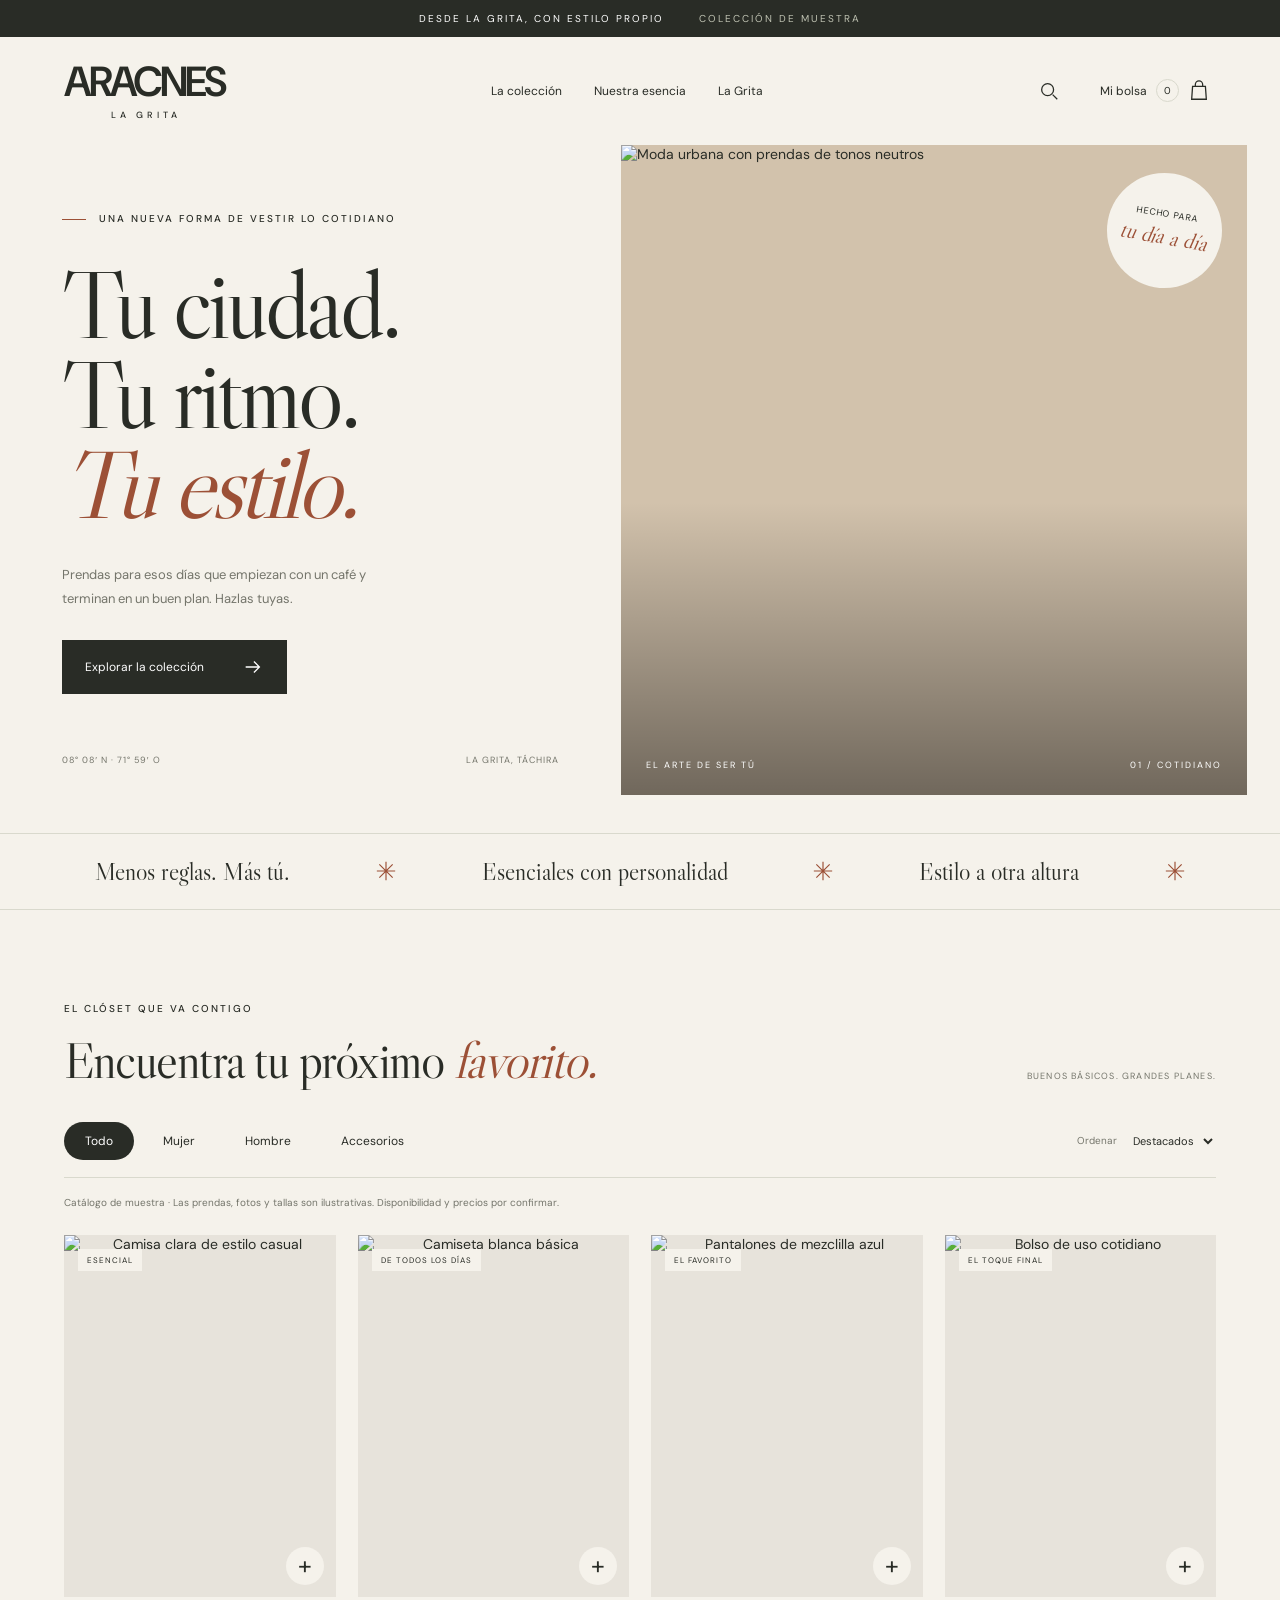
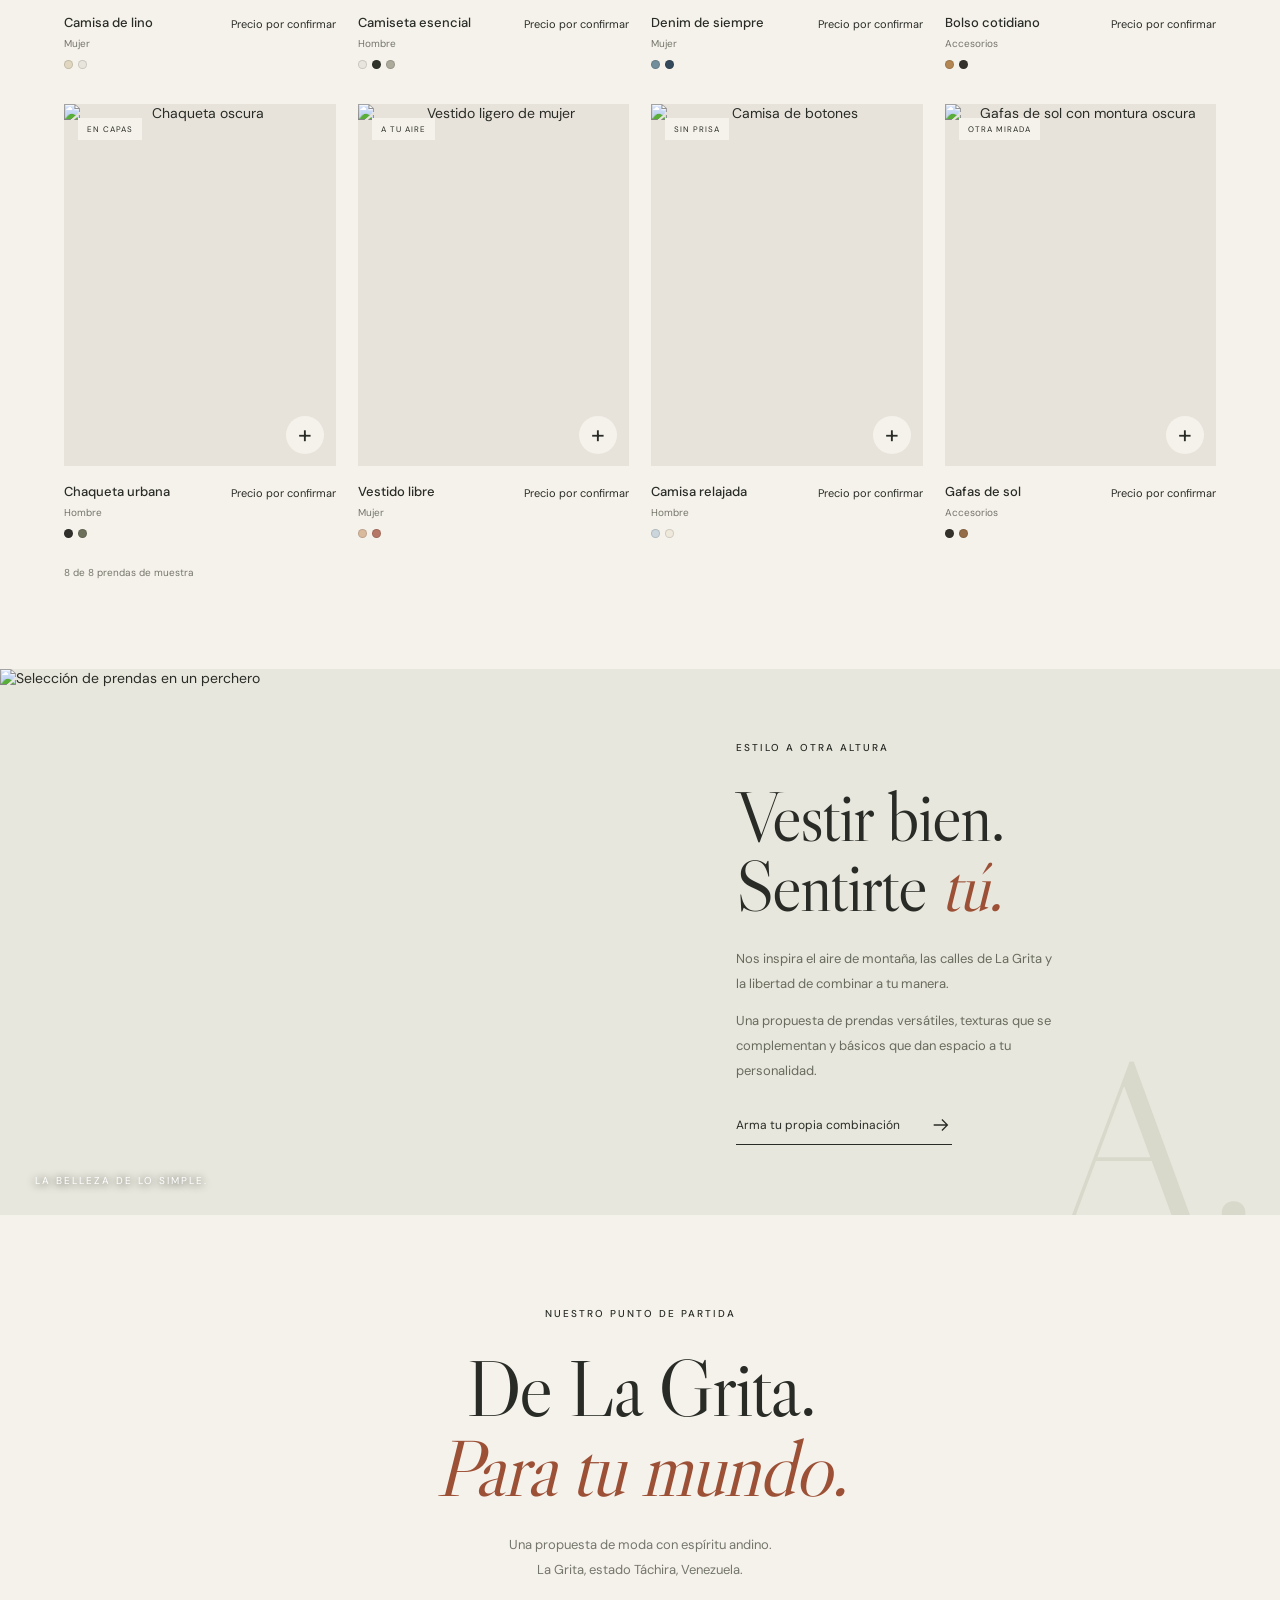
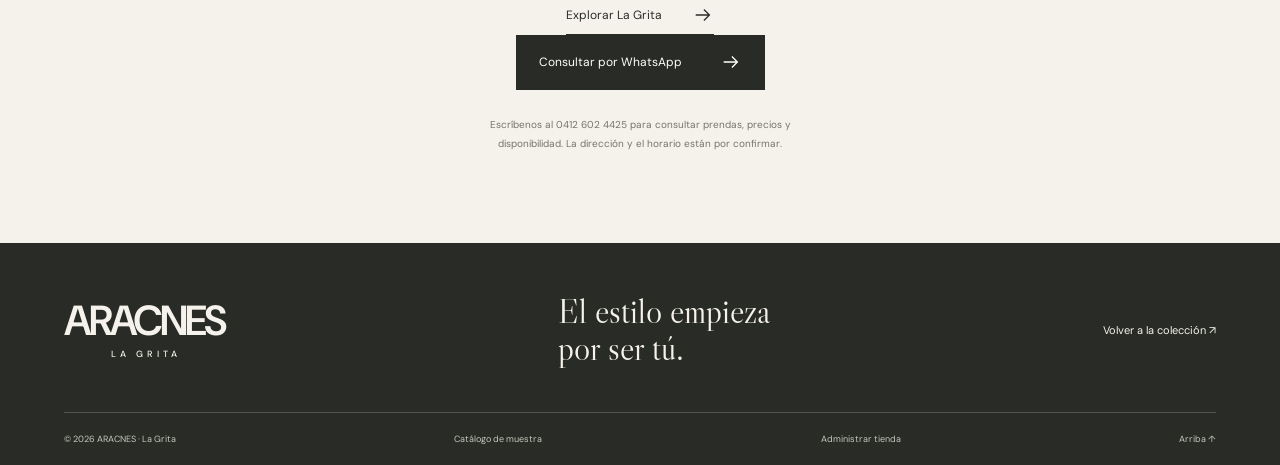
==== commit 82aced71: "Añadir panel privado ARACNES y catálogo conectado a Supabase con permisos de administradora" ====
--- a/index.html
+++ b/index.html
@@ -4,16 +4,16 @@
   <meta charset="utf-8">
   <meta name="viewport" content="width=device-width, initial-scale=1">
   <meta name="theme-color" content="#f5f2eb">
-  <meta name="description" content="ARACNES: una propuesta de moda en La Grita, Táchira. Explora prendas y crea tu selección. Catálogo de demostración.">
+  <meta name="description" content="ARACNES: una propuesta de moda en La Grita, Táchira. Explora prendas y crea tu selección. Moda con estilo propio.">
   <title>ARACNES — Viste a tu manera · La Grita</title>
   <link rel="icon" href="favicon.svg" type="image/svg+xml">
   <link rel="preconnect" href="https://images.unsplash.com">
   <link rel="stylesheet" href="styles.css">
-  <script src="app.js" defer></script>
+  <script src="app.js" type="module"></script>
 </head>
 <body>
   <a class="skip" href="#catalogo">Ir al catálogo</a>
-  <div class="announcement">DESDE LA GRITA, CON ESTILO PROPIO <span>COLECCIÓN DE MUESTRA</span></div>
+  <div class="announcement">DESDE LA GRITA, CON ESTILO PROPIO <span id="collection-label">COLECCIÓN ARACNES</span></div>
   <header class="header">
     <a class="logo" href="#inicio" aria-label="ARACNES, inicio">ARACNES<span>LA GRITA</span></a>
     <nav aria-label="Navegación principal"><a href="#catalogo">La colección</a><a href="#esencia">Nuestra esencia</a><a href="#encuentranos">La Grita</a></nav>
@@ -29,14 +29,14 @@
       <div class="section-heading"><div><p class="eyebrow">EL CLÓSET QUE VA CONTIGO</p><h2 id="collection-title">Encuentra tu próximo <em>favorito.</em></h2></div><span class="small-label">BUENOS BÁSICOS. GRANDES PLANES.</span></div>
       <div class="catalog-toolbar"><div class="filters" aria-label="Filtrar colección"><button class="active" data-category="Todo" aria-pressed="true">Todo</button><button data-category="Mujer" aria-pressed="false">Mujer</button><button data-category="Hombre" aria-pressed="false">Hombre</button><button data-category="Accesorios" aria-pressed="false">Accesorios</button></div><label class="sort">Ordenar <select id="sort"><option value="featured">Destacados</option><option value="az">Nombre: A–Z</option><option value="za">Nombre: Z–A</option></select></label></div>
       <form class="search-form" id="search-form" role="search" hidden><label for="search">Busca tu próxima prenda</label><div><input type="search" id="search" placeholder="Camisa, denim, bolso…" autocomplete="off"><button type="button" id="search-clear">Limpiar</button></div></form>
-      <p class="demo-note">Catálogo de muestra · Las prendas, fotos y tallas son ilustrativas. Disponibilidad y precios por confirmar.</p>
+      <p class="demo-note" id="catalog-note" role="status">Cargando colección…</p><button class="text-link" id="catalog-retry" hidden>Volver a cargar</button>
       <div class="product-grid" id="products"></div><p id="empty-results" hidden>No encontramos prendas con esa búsqueda. Prueba con otra palabra.</p>
       <p class="results" id="results" aria-live="polite"></p>
     </section>
     <section class="editorial" id="esencia"><div class="editorial-image"><img src="https://images.unsplash.com/photo-1445205170230-053b83016050?auto=format&fit=crop&w=1200&q=85" alt="Selección de prendas en un perchero" loading="lazy"><span>LA BELLEZA DE LO SIMPLE.</span></div><div class="editorial-copy"><p class="eyebrow">ESTILO A OTRA ALTURA</p><h2>Vestir bien.<br>Sentirte <em>tú.</em></h2><p>Nos inspira el aire de montaña, las calles de La Grita y la libertad de combinar a tu manera.</p><p>Una propuesta de prendas versátiles, texturas que se complementan y básicos que dan espacio a tu personalidad.</p><a href="#catalogo" class="text-link">Arma tu propia combinación <svg><use href="#i-arrow"/></svg></a><span class="editorial-mark">A.</span></div></section>
     <section class="location section" id="encuentranos"><p class="eyebrow">NUESTRO PUNTO DE PARTIDA</p><h2>De La Grita.<br><em>Para tu mundo.</em></h2><p>Una propuesta de moda con espíritu andino.<br>La Grita, estado Táchira, Venezuela.</p><a href="https://www.google.com/maps/search/?api=1&query=La+Grita+Tachira+Venezuela" target="_blank" rel="noopener noreferrer" class="text-link">Explorar La Grita <svg><use href="#i-arrow"/></svg></a><p><a class="button dark" href="https://wa.me/584126024425" target="_blank" rel="noopener noreferrer">Consultar por WhatsApp <svg><use href="#i-arrow"/></svg></a></p><p class="location-note">Escríbenos al 0412 602 4425 para consultar prendas, precios y disponibilidad. La dirección y el horario están por confirmar.</p></section>
   </main>
-  <footer><div class="footer-top"><a href="#inicio" class="logo">ARACNES<span>LA GRITA</span></a><p>El estilo empieza<br>por ser tú.</p><a href="#catalogo">Volver a la colección ↗</a></div><div class="footer-bottom"><span>© <span id="year"></span> ARACNES · La Grita</span><span>Catálogo de muestra</span><a href="#inicio">Arriba ↑</a></div></footer>
+  <footer><div class="footer-top"><a href="#inicio" class="logo">ARACNES<span>LA GRITA</span></a><p>El estilo empieza<br>por ser tú.</p><a href="#catalogo">Volver a la colección ↗</a></div><div class="footer-bottom"><span>© <span id="year"></span> ARACNES · La Grita</span><span id="footer-catalog-label">Colección ARACNES</span><a href="/admin.html">Administrar tienda</a><a href="#inicio">Arriba ↑</a></div></footer>
   <dialog id="product-dialog" class="product-dialog"><button class="close icon-button" data-close="product-dialog" aria-label="Cerrar detalle">✕</button><div id="product-detail"></div></dialog>
   <dialog id="bag-dialog" class="bag-dialog"><div class="bag-head"><h2>Tu <em>selección.</em></h2><button class="icon-button" data-close="bag-dialog" aria-label="Cerrar bolsa">✕</button></div><p class="demo-note">Guarda tus favoritos en este dispositivo. Esta selección no reserva prendas ni genera una compra.</p><div id="bag-items"></div><a id="whatsapp-selection" class="button dark" href="https://wa.me/584126024425" target="_blank" rel="noopener noreferrer" hidden>Consultar mi selección por WhatsApp <svg><use href="#i-arrow"/></svg></a><button id="download-selection" class="button dark">Descargar mi selección <svg><use href="#i-arrow"/></svg></button><p class="bag-note">El botón abre WhatsApp con tus prendas y tallas. Revisa el mensaje y envíalo para consultar precios y disponibilidad al 0412 602 4425. No se realiza ningún pago ni reserva desde la web.</p></dialog>
   <div class="toast" id="toast" role="status" aria-live="polite"></div>
--- a/styles.css
+++ b/styles.css
@@ -7,3 +7,5 @@
 @media(max-width:700px){.header .logo,.footer-top .logo{font-size:28px;letter-spacing:-1px}.header-actions{gap:5px}.header{gap:8px}.bag-button{gap:6px}.logo span{font-size:8px;letter-spacing:3px}}
 #download-selection{background:transparent;color:var(--ink);border:1px solid var(--line)}
 #whatsapp-selection{gap:12px}
+
+.price-label{color:var(--ink);font-size:11px}.detail-gallery{min-width:0}.detail-gallery>img{width:100%;height:auto;aspect-ratio:3/4;object-fit:cover}.gallery-thumbs{display:flex;gap:8px;overflow:auto;margin-top:10px}.gallery-thumbs button{padding:0;border:1px solid var(--line);width:55px;min-width:55px;height:70px;background:none}.gallery-thumbs img{height:100%;width:100%}.detail-copy .detail-price{font-size:20px;color:var(--ink)}.product-description{white-space:pre-line;overflow-wrap:anywhere}.product h3,.detail-copy h2{overflow-wrap:anywhere}@media(max-width:1000px){.price-label{display:block;white-space:normal}}@media(max-width:700px){.product-meta{display:block}.price-label{padding-top:6px;font-size:11px}.detail-gallery>img{height:260px;aspect-ratio:auto}}
